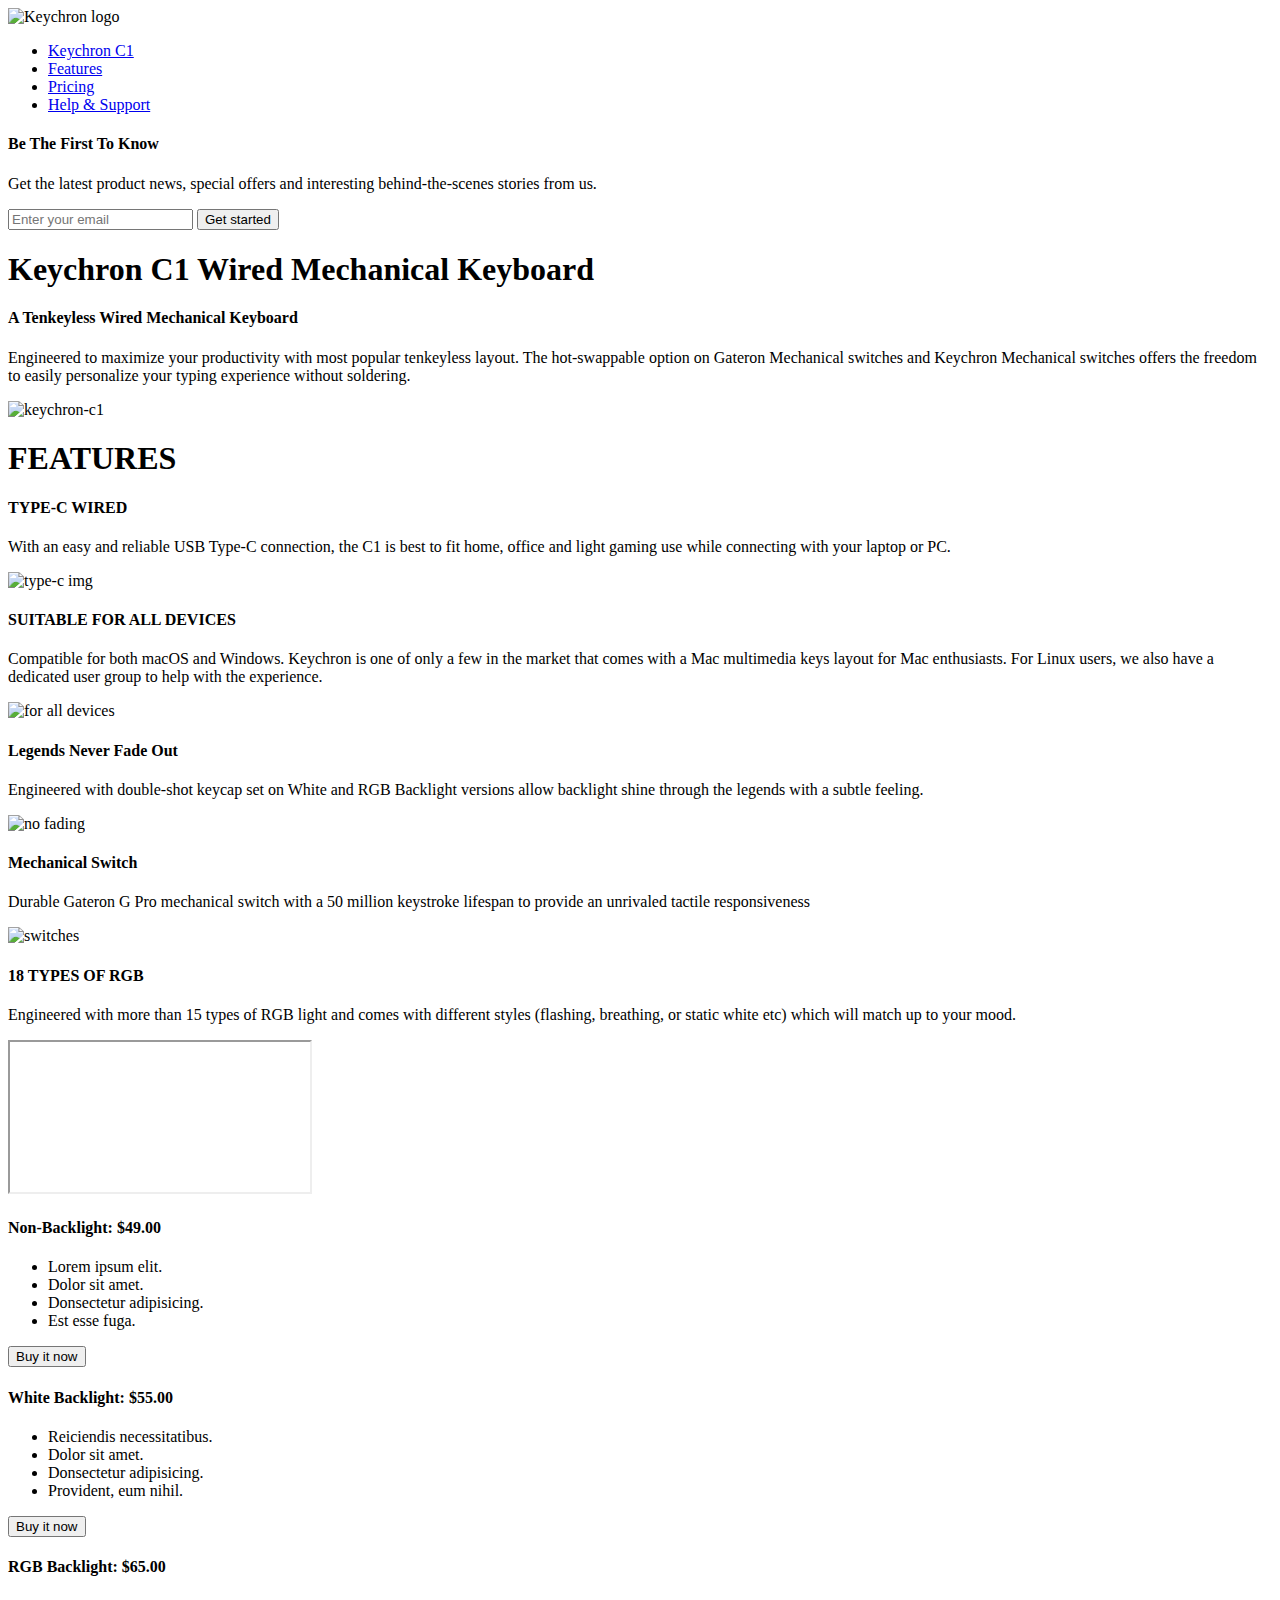
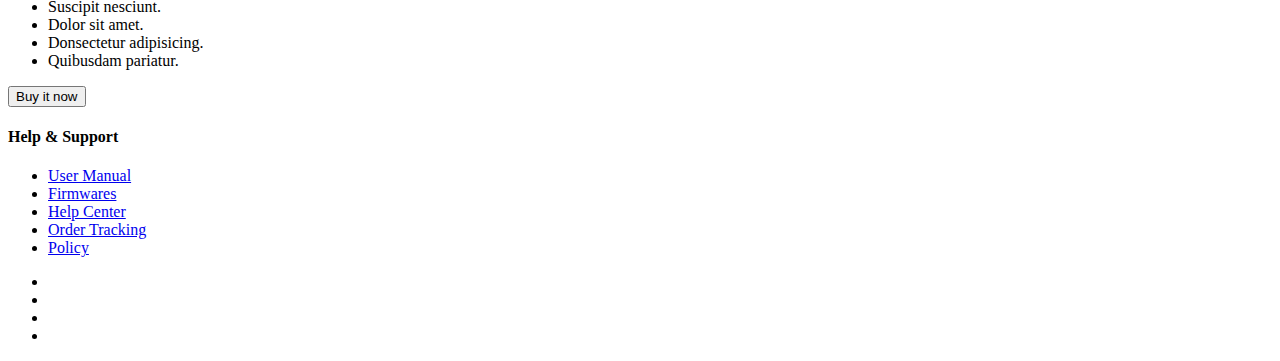
==== product-landing-page/product-page.html @ 2aa811a5 "Add a product-landing-page's price and footer section" ====
<!DOCTYPE html>
<html lang="en">
    <head>
        <meta charset="UTF-8" />
        <meta http-equiv="X-UA-Compatible" content="IE=edge" />
        <meta name="viewport" content="width=device-width, initial-scale=1.0" />
        <title>product-landing-page</title>
    </head>
    <body>

        <!-- Header Section -->

        <section class="header-container">
            <header id="header">
                <div class="header-img-container">
                    <img
                        id="header-img"
                        src="./images/keychron-logo.png"
                        alt="Keychron logo"
                    />
                </div>
                <nav id="nav-bar">
                    <ul>
                        <li>
                            <a class="nav-link" href="#keychron-c1"
                                >Keychron C1</a
                            >
                        </li>
                        <li>
                            <a class="nav-link" href="#features">Features</a>
                        </li>
                        <li><a class="nav-link" href="#pricing">Pricing</a></li>
                        <li>
                            <a class="nav-link" href="#help-&-support"
                                >Help & Support
                            </a>
                        </li>
                    </ul>
                </nav>
            </header>
        </section>
        <main>

                <!-- Call To Action Section -->

                <section class="cta-section">
                    <h4>Be The First To Know</h4>
                    <p>
                        Get the latest product news, special offers and interesting
                        behind-the-scenes stories from us.
                    </p>
                    <form
                        id="form"
                        action="https://www.freecodecamp.com/email-submit"
                        method="post"
                    >
                        <label for="email"></label>
                        <input
                            type="email"
                            id="email"
                            name="email"
                            placeholder="Enter your email"
                        />
                        <input type="submit" id="submit" value="Get started" />
                    </form>
                </section>

                <!-- Product Section -->

                <section class="product-section" id="keychron-c1">
                    <h1>Keychron C1 Wired Mechanical Keyboard</h1>

                    <h4>A Tenkeyless Wired Mechanical Keyboard</h4>
                    <p>
                        Engineered to maximize your productivity with most
                        popular tenkeyless layout. The hot-swappable option on
                        Gateron Mechanical switches and Keychron Mechanical
                        switches offers the freedom to easily personalize your
                        typing experience without soldering.
                    </p>
                    <div class="product-img">
                        <img src="images/keychron-c1.png" alt="keychron-c1" />
                    </div>
                </section>

                <!-- Product Features Section -->

                <section class="product-features-contaner" id="features">
                    <h1 class="centered-heading-text">FEATURES</h1>
                    <div class="product-features">
                        <div class="product-feature-text">
                            <h4>TYPE-C WIRED</h4>
                            <p>
                                With an easy and reliable USB Type-C connection, the
                                C1 is best to fit home, office and light gaming use
                                while connecting with your laptop or PC.
                            </p>
                        </div>

                        <div class="product-feature-img">
                            <img src="images/type-c-img.png" alt="type-c img" />
                        </div>
                    </div>

                    <div class="product-features">
                        <div class="product-feature-text">
                            <h4>SUITABLE FOR ALL DEVICES</h4>
                            <p>
                                Compatible for both macOS and Windows. Keychron is
                                one of only a few in the market that comes with a
                                Mac multimedia keys layout for Mac enthusiasts. For
                                Linux users, we also have a dedicated user group to
                                help with the experience.
                            </p>
                        </div>
                        <div class="product-feature-img display-first">
                            <img
                                src="images/for-all-devices.png"
                                alt="for all devices"
                            />
                        </div>
                    </div>
                    <div class="product-features">
                        <div class="product-feature-text">
                            <h4>Legends Never Fade Out</h4>
                            <p>
                                Engineered with double-shot keycap set on White and
                                RGB Backlight versions allow backlight shine through
                                the legends with a subtle feeling.
                            </p>
                        </div>
                        <div class="product-feature-img">
                            <img src="images/lnf-img.png" alt="no fading" />
                        </div>
                    </div>
                    <div class="product-features">
                        <div class="product-feature-text">
                            <h4>Mechanical Switch</h4>
                            <p>
                                Durable Gateron G Pro mechanical switch with a 50
                                million keystroke lifespan to provide an unrivaled
                                tactile responsiveness
                            </p>
                        </div>
                        <div class="product-feature-img display-first">
                            <img src="images/switches.png" alt="switches" />
                        </div>
                    </div>
                    <div class="product-features">
                        <div class="product-feature-text">
                            <h4>18 TYPES OF RGB</h4>
                            <p>
                                Engineered with more than 15 types of RGB light and
                                comes with different styles (flashing, breathing, or
                                static white etc) which will match up to your mood.
                            </p>
                        </div>
                        <div class="product-feature-img">
                            <iframe src="https://youtu.be/ZfZ-Jnpqa3Y?si=eAtM7vVQ874uBKSu" id="video">
                                
                            </iframe>
                        </div>
                </section>

                <!-- Product Price Section -->

                <section class="product-price-contaner">
                    <div class="product-price-tile" id="pricing">
                        <h4>Non-Backlight: $49.00</h4>
                        <ul>
                            <li>Lorem ipsum elit.</li>
                            <li>Dolor sit amet.</li>
                            <li>Donsectetur adipisicing.</li>
                            <li>Est esse fuga.</li>
                        </ul>
                        <button>Buy it now</button>
                    </div>
                    <div class="product-price-tile">
                        <h4>White Backlight: $55.00</h4>
                        <ul>
                            <li>Reiciendis necessitatibus.</li>
                            <li>Dolor sit amet.</li>
                            <li>Donsectetur adipisicing.</li>
                            <li>Provident, eum nihil.</li>
                        </ul>
                        <button>Buy it now</button>
                    </div>
                    <div class="product-price-tile">
                        <h4>RGB Backlight: $65.00</h4>
                        <ul>
                            <li>Suscipit nesciunt.</li>
                            <li>Dolor sit amet.</li>
                            <li>Donsectetur adipisicing.</li>
                            <li>Quibusdam pariatur.</li>
                        </ul>

                        <button>Buy it now</button>
                    </div>
                </section>
            
        </main>

        <!-- Footer Section -->

        <footer>
            <div class="footer-content-box">
                <h4 id="help-&-support">Help & Support</h4>
                <ul>
                    <li>
                        <a href="#">User Manual</a>
                    </li>

                    <li>
                        <a href="#">Firmwares</a>
                    </li>

                    <li>
                        <a href="#">Help Center</a>
                    </li>

                    <li>
                        <a href="#">Order Tracking</a>
                    </li>

                    <li>
                        <a href="#">Policy</a>
                    </li>
                </ul>
                <ul class="social-icons">
                    <li><i class="fa-brands fa-facebook-f"></i></li>
                    <li><i class="fa-brands fa-x-twitter"></i></li>
                    <li><i class="fa-brands fa-discord"></i></li>
                    <li><i class="fa-brands fa-youtube"></i></li>
                </ul>
            </div>
        </footer>
        </main>
    </body>
</html>
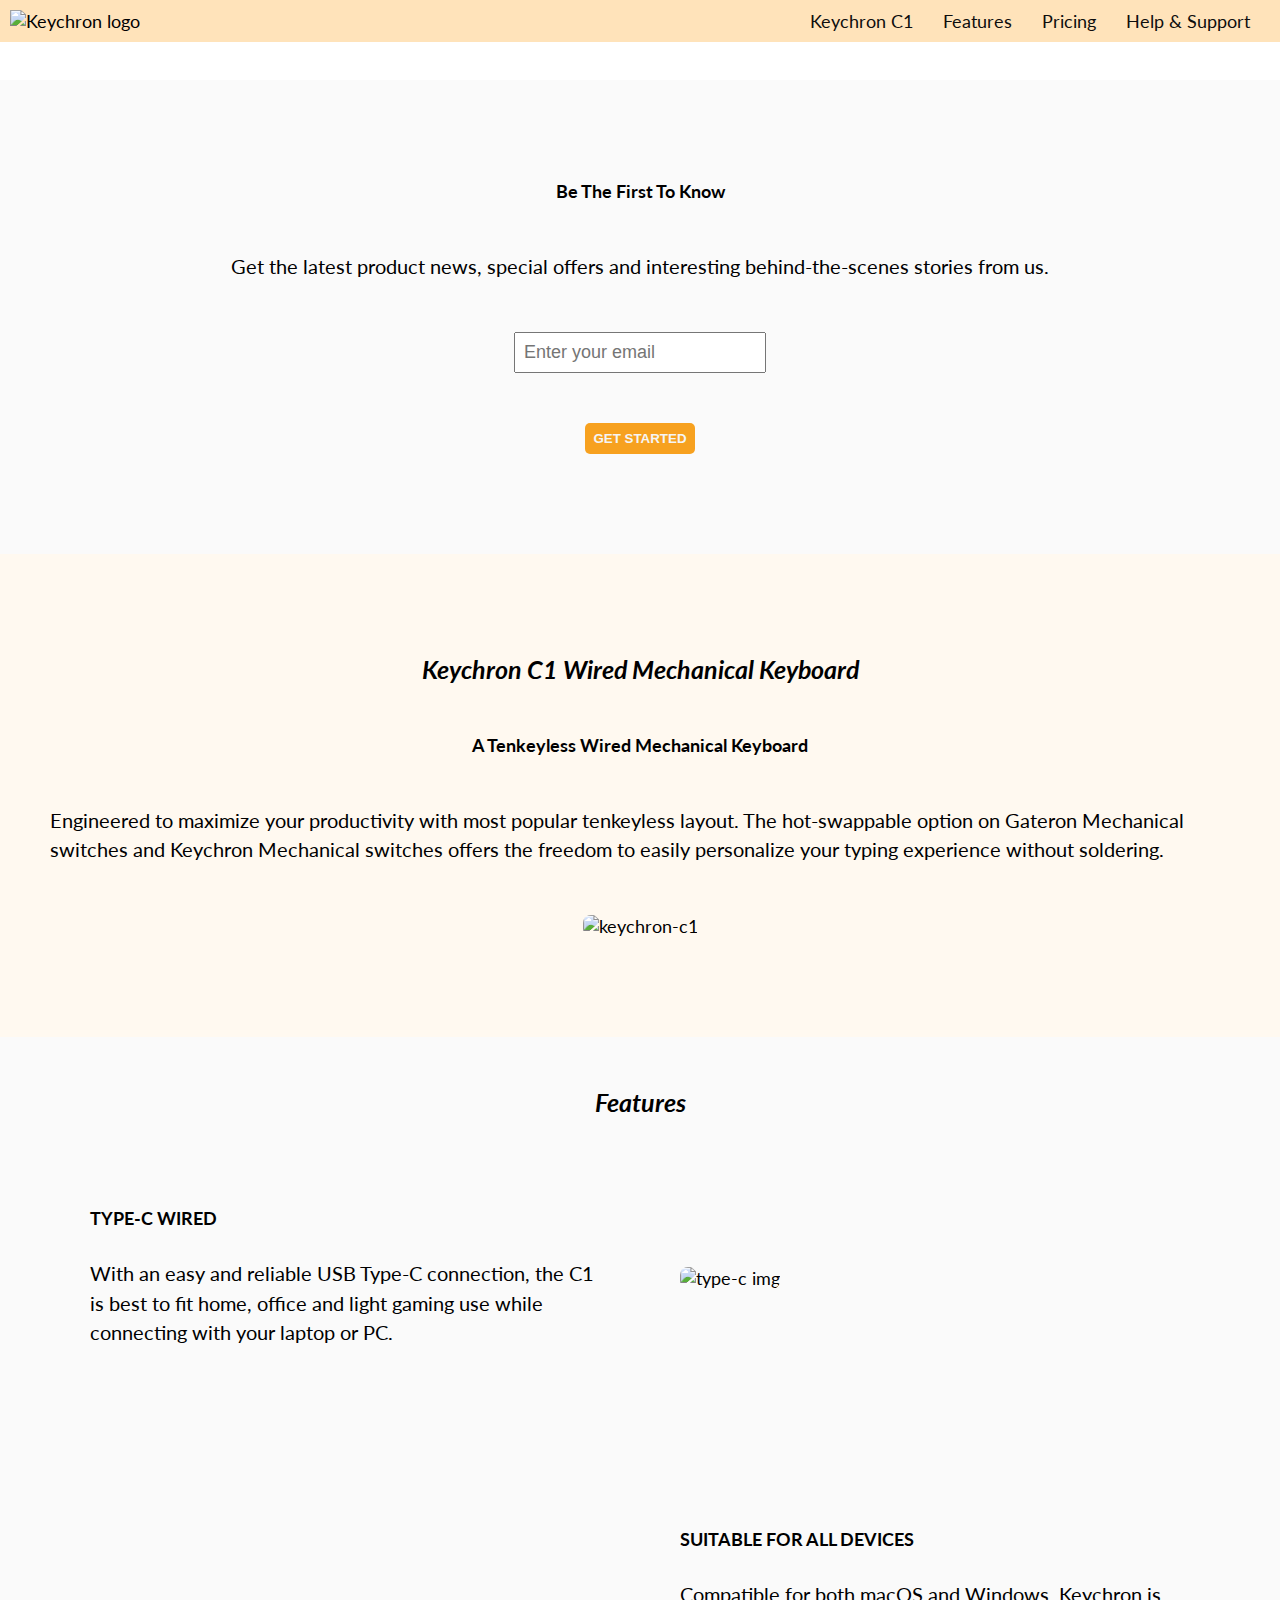
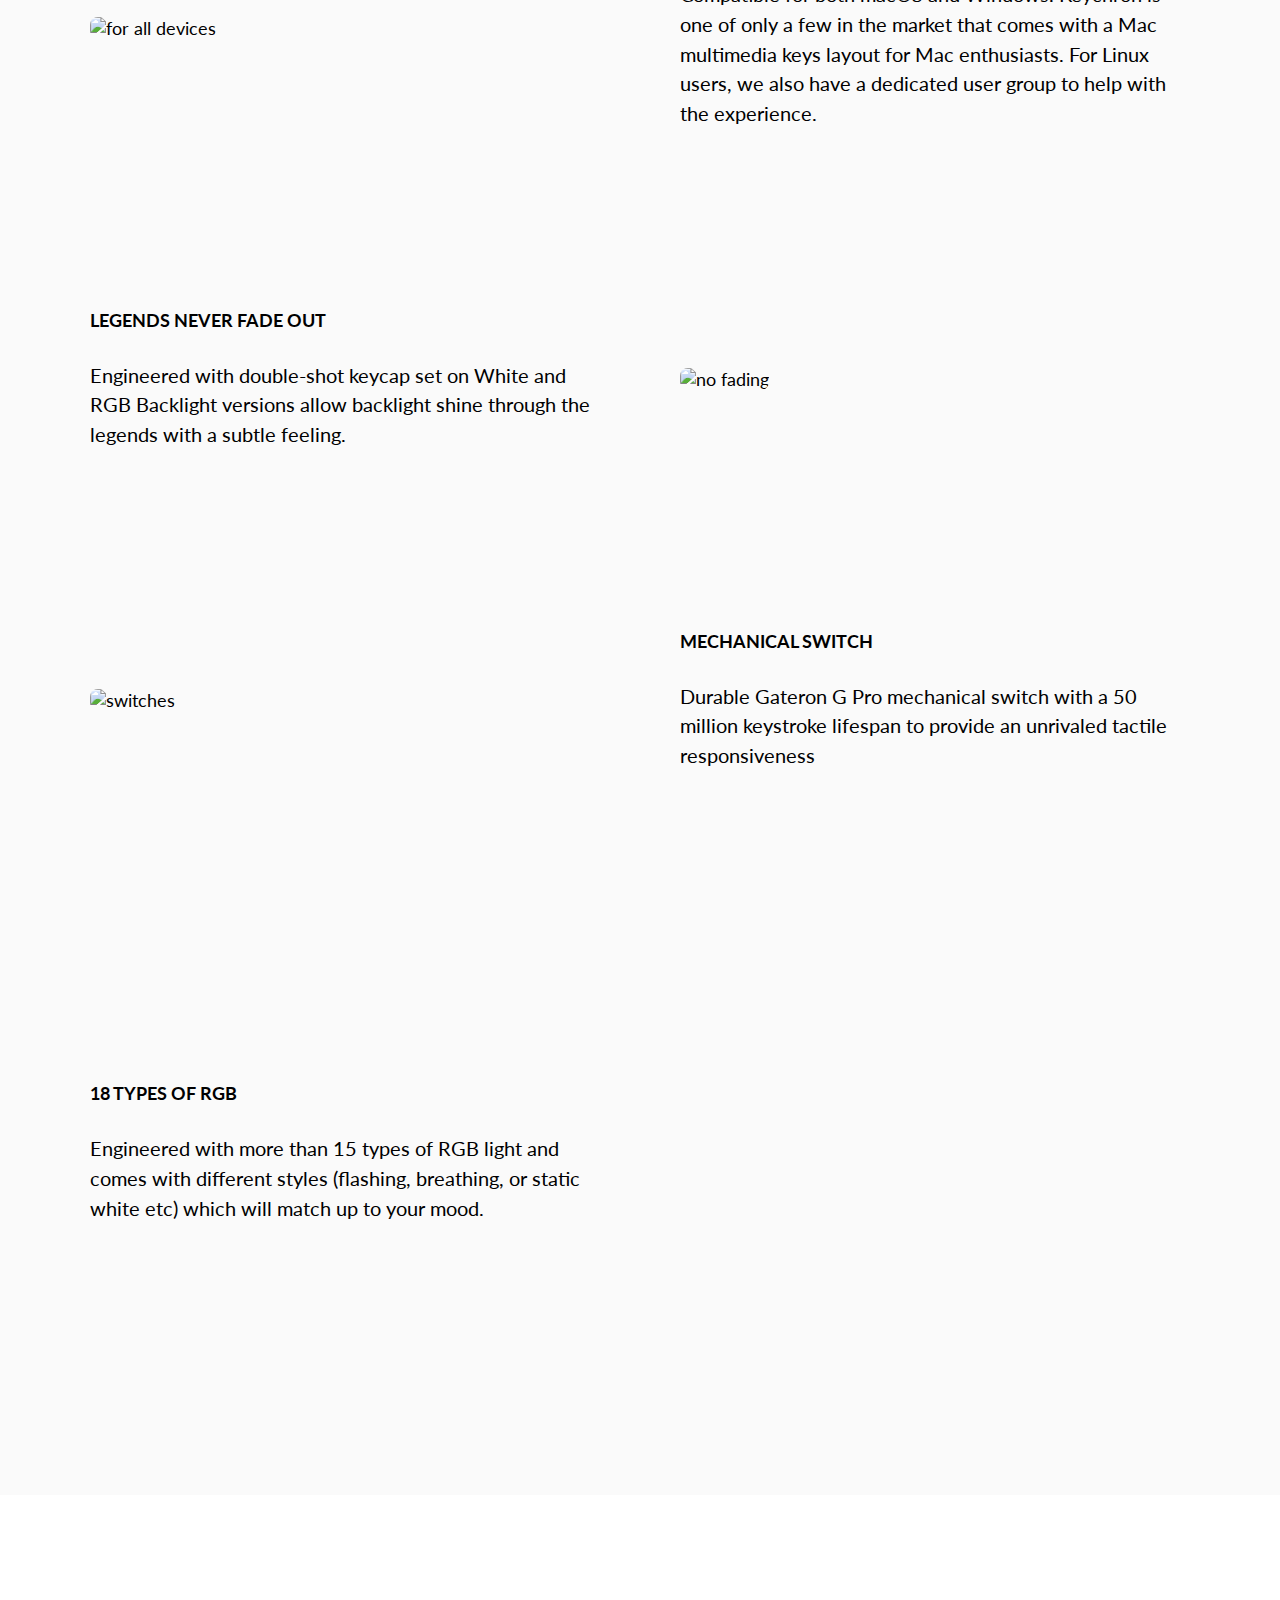
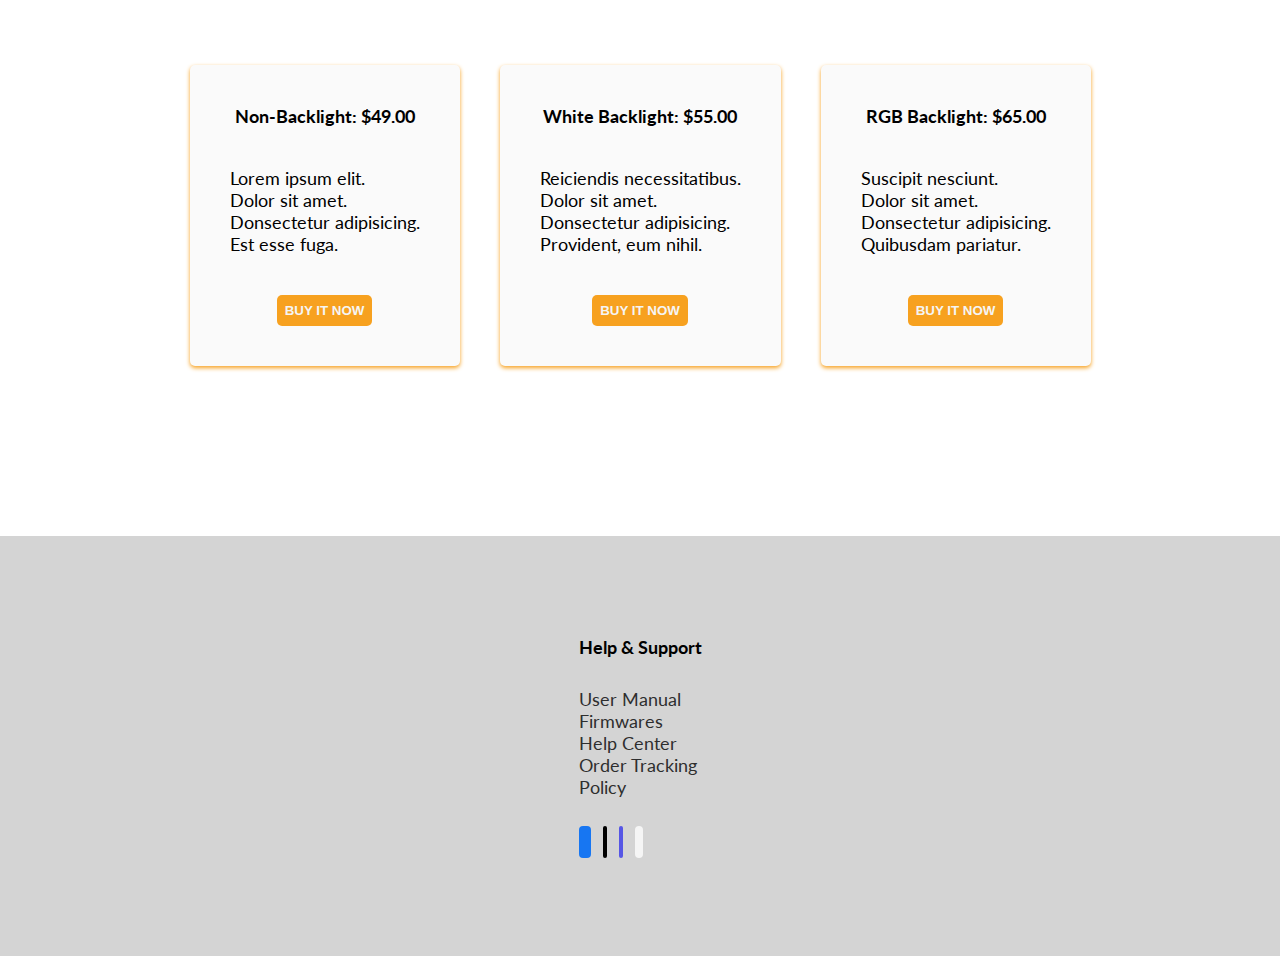
==== commit 5ef3cab1: "style: add media queries for responsive design" ====
--- a/product-landing-page/product-page.html
+++ b/product-landing-page/product-page.html
@@ -5,13 +5,23 @@
         <meta http-equiv="X-UA-Compatible" content="IE=edge" />
         <meta name="viewport" content="width=device-width, initial-scale=1.0" />
         <title>product-landing-page</title>
+        <script
+        src="https://kit.fontawesome.com/0d4c75c8ed.js"crossorigin="anonymous">
+        </script>
+        <link rel="stylesheet" href="./product-page-styles/main.css">
+        <link rel="stylesheet" href="./product-page-styles/utility.css">
+        <link rel="stylesheet" href="./product-page-styles/responsive.css">
+        <!-- google fonts -->
+        <link rel="preconnect" href="https://fonts.googleapis.com">
+        <link rel="preconnect" href="https://fonts.gstatic.com" crossorigin>
+        <link href="https://fonts.googleapis.com/css2?family=Lato:ital,wght@0,400;0,700;1,700&display=swap" rel="stylesheet">
     </head>
     <body>
 
         <!-- Header Section -->
 
         <section class="header-container">
-            <header id="header">
+            <header id="header" class="flex-contaner-x">
                 <div class="header-img-container">
                     <img
                         id="header-img"
@@ -43,7 +53,7 @@
 
                 <!-- Call To Action Section -->
 
-                <section class="cta-section">
+                <section class="cta-section flex-contaner-y">
                     <h4>Be The First To Know</h4>
                     <p>
                         Get the latest product news, special offers and interesting
@@ -52,22 +62,20 @@
                     <form
                         id="form"
                         action="https://www.freecodecamp.com/email-submit"
-                        method="post"
-                    >
-                        <label for="email"></label>
+                        method="post">
+                    
                         <input
                             type="email"
                             id="email"
                             name="email"
-                            placeholder="Enter your email"
-                        />
-                        <input type="submit" id="submit" value="Get started" />
+                            placeholder="Enter your email"/>
+                        <input type="submit" id="submit" value="Get started" class="button"/>
                     </form>
                 </section>
 
                 <!-- Product Section -->
 
-                <section class="product-section" id="keychron-c1">
+                <section class="product-section flex-contaner-y" id="keychron-c1">
                     <h1>Keychron C1 Wired Mechanical Keyboard</h1>
 
                     <h4>A Tenkeyless Wired Mechanical Keyboard</h4>
@@ -86,10 +94,10 @@
                 <!-- Product Features Section -->
 
                 <section class="product-features-contaner" id="features">
-                    <h1 class="centered-heading-text">FEATURES</h1>
-                    <div class="product-features">
-                        <div class="product-feature-text">
-                            <h4>TYPE-C WIRED</h4>
+                    <h1 class="centered-heading-text">Features</h1>
+                    <div class="product-features flex-contaner-x">
+                        <div class="product-feature-text">
+                            <h4 class="uppercased-text">Type-C Wired</h4>
                             <p>
                                 With an easy and reliable USB Type-C connection, the
                                 C1 is best to fit home, office and light gaming use
@@ -102,9 +110,9 @@
                         </div>
                     </div>
 
-                    <div class="product-features">
-                        <div class="product-feature-text">
-                            <h4>SUITABLE FOR ALL DEVICES</h4>
+                    <div class="product-features flex-contaner-x">
+                        <div class="product-feature-text">
+                            <h4 class="uppercased-text">Suitable For All Devices</h4>
                             <p>
                                 Compatible for both macOS and Windows. Keychron is
                                 one of only a few in the market that comes with a
@@ -120,9 +128,9 @@
                             />
                         </div>
                     </div>
-                    <div class="product-features">
-                        <div class="product-feature-text">
-                            <h4>Legends Never Fade Out</h4>
+                    <div class="product-features flex-contaner-x">
+                        <div class="product-feature-text">
+                            <h4 class="uppercased-text">Legends Never Fade Out</h4>
                             <p>
                                 Engineered with double-shot keycap set on White and
                                 RGB Backlight versions allow backlight shine through
@@ -133,9 +141,9 @@
                             <img src="images/lnf-img.png" alt="no fading" />
                         </div>
                     </div>
-                    <div class="product-features">
-                        <div class="product-feature-text">
-                            <h4>Mechanical Switch</h4>
+                    <div class="product-features flex-contaner-x">
+                        <div class="product-feature-text">
+                            <h4 class="uppercased-text">Mechanical Switch</h4>
                             <p>
                                 Durable Gateron G Pro mechanical switch with a 50
                                 million keystroke lifespan to provide an unrivaled
@@ -146,9 +154,9 @@
                             <img src="images/switches.png" alt="switches" />
                         </div>
                     </div>
-                    <div class="product-features">
-                        <div class="product-feature-text">
-                            <h4>18 TYPES OF RGB</h4>
+                    <div class="product-features flex-contaner-x">
+                        <div class="product-feature-text">
+                            <h4 class="uppercased-text">18 Types of RGB</h4>
                             <p>
                                 Engineered with more than 15 types of RGB light and
                                 comes with different styles (flashing, breathing, or
@@ -164,8 +172,8 @@
 
                 <!-- Product Price Section -->
 
-                <section class="product-price-contaner">
-                    <div class="product-price-tile" id="pricing">
+                <section class="product-price-contaner flex-contaner-x">
+                    <div class="product-price-tile flex-contaner-y" id="pricing">
                         <h4>Non-Backlight: $49.00</h4>
                         <ul>
                             <li>Lorem ipsum elit.</li>
@@ -173,9 +181,9 @@
                             <li>Donsectetur adipisicing.</li>
                             <li>Est esse fuga.</li>
                         </ul>
-                        <button>Buy it now</button>
-                    </div>
-                    <div class="product-price-tile">
+                        <button class="button">Buy it now</button>
+                    </div>
+                    <div class="product-price-tile flex-contaner-y">
                         <h4>White Backlight: $55.00</h4>
                         <ul>
                             <li>Reiciendis necessitatibus.</li>
@@ -183,9 +191,9 @@
                             <li>Donsectetur adipisicing.</li>
                             <li>Provident, eum nihil.</li>
                         </ul>
-                        <button>Buy it now</button>
-                    </div>
-                    <div class="product-price-tile">
+                        <button class="button">Buy it now</button>
+                    </div>
+                    <div class="product-price-tile flex-contaner-y">
                         <h4>RGB Backlight: $65.00</h4>
                         <ul>
                             <li>Suscipit nesciunt.</li>
@@ -194,7 +202,7 @@
                             <li>Quibusdam pariatur.</li>
                         </ul>
 
-                        <button>Buy it now</button>
+                        <button class="button">Buy it now</button>
                     </div>
                 </section>
             
@@ -202,7 +210,7 @@
 
         <!-- Footer Section -->
 
-        <footer>
+        <footer class="flex-contaner-x">
             <div class="footer-content-box">
                 <h4 id="help-&-support">Help & Support</h4>
                 <ul>
--- a/product-landing-page/product-page-styles/main.css
+++ b/product-landing-page/product-page-styles/main.css
@@ -0,0 +1,238 @@
+/*  Global Styles  */
+
+* {
+    box-sizing: border-box;
+    margin: 0;
+    padding: 0;
+}
+
+:root {
+    font-size: 18px;
+    font-family: "Lato", sans-serif;
+}
+
+/*  Navigavation bar  */
+
+.header-container {
+    position: relative;
+    height: 80px;
+    z-index: 100;
+    width: 100vw;
+}
+
+.header-container {
+    position: relative;
+    height: 80px;
+    z-index: 100;
+    width: 100vw;
+}
+
+#header {
+    justify-content: space-between;
+    width: 100%;
+    background-color: hwb(36 73% 0%);
+    position: fixed;
+    top: 0;
+    left: 0;
+}
+
+#header-img {
+    height: 60px;
+    width: auto;
+    padding: 10px;
+}
+
+#nav-bar ul {
+    display: flex;
+    list-style-type: none;
+}
+
+.nav-link {
+    text-decoration: none;
+    margin-right: 30px;
+    color: hwb(0 5% 95%);
+}
+
+/* CTA And Product Section */
+
+.cta-section {
+    gap: 50px;
+    background-color: hwb(0 98% 2%);
+    padding: 100px 0;
+}
+
+.cta-section p {
+    padding: 0 50px;
+}
+
+input[type="email"] {
+    padding: 8px;
+    font-size: 18px;
+}
+
+input[type="email"]:focus {
+    outline: none;
+    border: 2px solid hwb(36 12% 3%);
+    box-shadow: 0 0 5px hwb(0 50% 50%);
+}
+
+#submit {
+    display: block;
+    margin-left: auto;
+    margin-right: auto;
+    margin-top: 50px;
+}
+
+/* Product Section */
+
+.product-section {
+    gap: 50px;
+    padding: 100px 50px;
+    background-color: hwb(37 94% 0%);
+}
+
+.product-img img {
+    width: 100%;
+    border-radius: 8px;
+}
+
+/* Product Features Section  */
+
+.product-features-contaner {
+    padding: 50px 0;
+    background-color: hwb(0 98% 2%);
+}
+
+.product-features {
+    width: 100%;
+    padding: 50px;
+}
+
+.product-feature-text,
+.product-feature-img {
+    flex: 1;
+    margin: 40px;
+    gap: 20px;
+}
+
+.product-feature-text h4 {
+    padding-bottom: 30px;
+}
+
+.product-feature-img iframe {
+    width: 100%;
+    height: 400px;
+    border: none;
+    border-radius: 8px;
+}
+
+.product-feature-img img {
+    width: 100%;
+    height: auto;
+    border-radius: 8px;
+}
+
+.display-first {
+    order: -1;
+}
+
+/* Product Price Section */
+
+.product-price-contaner {
+    margin: 150px auto;
+}
+
+.product-price-tile {
+    gap: 40px;
+    margin: 20px;
+    padding: 40px;
+    border-radius: 5px;
+    background-color: hwb(0 98% 2%);
+    box-shadow: 0 2px 4px hwb(36 12% 3%);
+}
+
+.product-price-tile ul {
+    list-style: none;
+}
+
+/* Footer Section */
+
+footer {
+    padding: 100px;
+    background-color: hwb(0 83% 17%);
+}
+
+.footer-content-box {
+    display: flex;
+    flex-direction: column;
+    gap: 30px;
+}
+
+footer ul {
+    list-style: none;
+}
+
+footer a {
+    text-decoration: none;
+    color: hwb(0 20% 90%);
+    transition: color 0.3s;
+}
+
+footer a:hover {
+    color: hwb(240 0% 0%);
+    text-decoration: underline;
+}
+
+.social-icons {
+    display: flex;
+    gap: 12px;
+    font-size: 1.3rem;
+}
+
+.fa-facebook-f {
+    background-color: hwb(214 9% 5%);
+    color: whitesmoke;
+    padding: 2px 6px;
+    border-radius: 4px;
+    transition: transform 0.3s ease-in-out;
+}
+
+.fa-facebook-f:hover {
+    transform: scale(1.2);
+}
+
+.fa-x-twitter {
+    padding: 2px;
+    border-radius: 4px;
+    background-color: hwb(0 0% 100%);
+    color: hwb(0 96% 4%);
+    transition: transform 0.3s ease-in-out;
+}
+
+.fa-x-twitter:hover {
+    transform: scale(1.2);
+}
+
+.fa-discord {
+    padding: 2px;
+    border-radius: 4px;
+    color: hwb(0 96% 4%);
+    background-color: hwb(240 13% 7% / 0.7);
+    transition: transform 0.3s ease-in-out;
+}
+
+.fa-discord:hover {
+    transform: scale(1.2);
+}
+
+.fa-youtube {
+    padding: 2px 4px;
+    border-radius: 4px;
+    background-color: hwb(0 96% 4%);
+    color: hwb(0 4% 28%);
+    transition: transform 0.3s ease-in-out;
+}
+
+.fa-youtube:hover {
+    transform: scale(1.2);
+}
--- a/product-landing-page/product-page-styles/utility.css
+++ b/product-landing-page/product-page-styles/utility.css
@@ -0,0 +1,60 @@
+/* For a Horizontal Flex Container */
+
+.flex-contaner-x {
+    display: flex;
+    justify-content: center;
+    align-items: center;
+}
+
+/* For a Vertical Flex Container */
+
+.flex-contaner-y {
+    display: flex;
+    flex-direction: column;
+    justify-content: center;
+    align-items: center;
+}
+
+/* General Styles */
+
+.centered-heading-text {
+    text-align: center;
+}
+
+.uppercased-text {
+    text-transform: uppercase;
+}
+.button {
+    text-transform: uppercase;
+    padding: 8px;
+    background-color: hwb(36 12% 3%);
+    border-radius: 5px;
+    border: none;
+    color: hwb(0 96% 4%);
+    font-weight: 600;
+    transition: transform 0.3s ease-in-out;
+}
+.button:hover {
+    transform: scale(1.2);
+}
+
+body {
+    font-family: "Lato", sans-serif;
+}
+
+main {
+    max-width: 1400px;
+    margin: 0 auto;
+}
+
+h1 {
+    font-style: italic;
+    font-size: 1.4rem;
+}
+h4 {
+    font-weight: 700;
+}
+p {
+    line-height: 1.5;
+    font-size: 1.1rem;
+}
--- a/product-landing-page/product-page-styles/responsive.css
+++ b/product-landing-page/product-page-styles/responsive.css
@@ -0,0 +1,21 @@
+/*  Media Querries */
+
+@media screen and (max-width: 700px) {
+    #header {
+        justify-content: space-evenly;
+    }
+    #nav-bar ul {
+        flex-direction: column;
+    }
+}
+@media screen and (max-width: 900px) {
+    .product-features {
+        flex-direction: column;
+    }
+    .display-first {
+        order: unset;
+    }
+    .product-price-contaner {
+        flex-wrap: wrap;
+    }
+}
